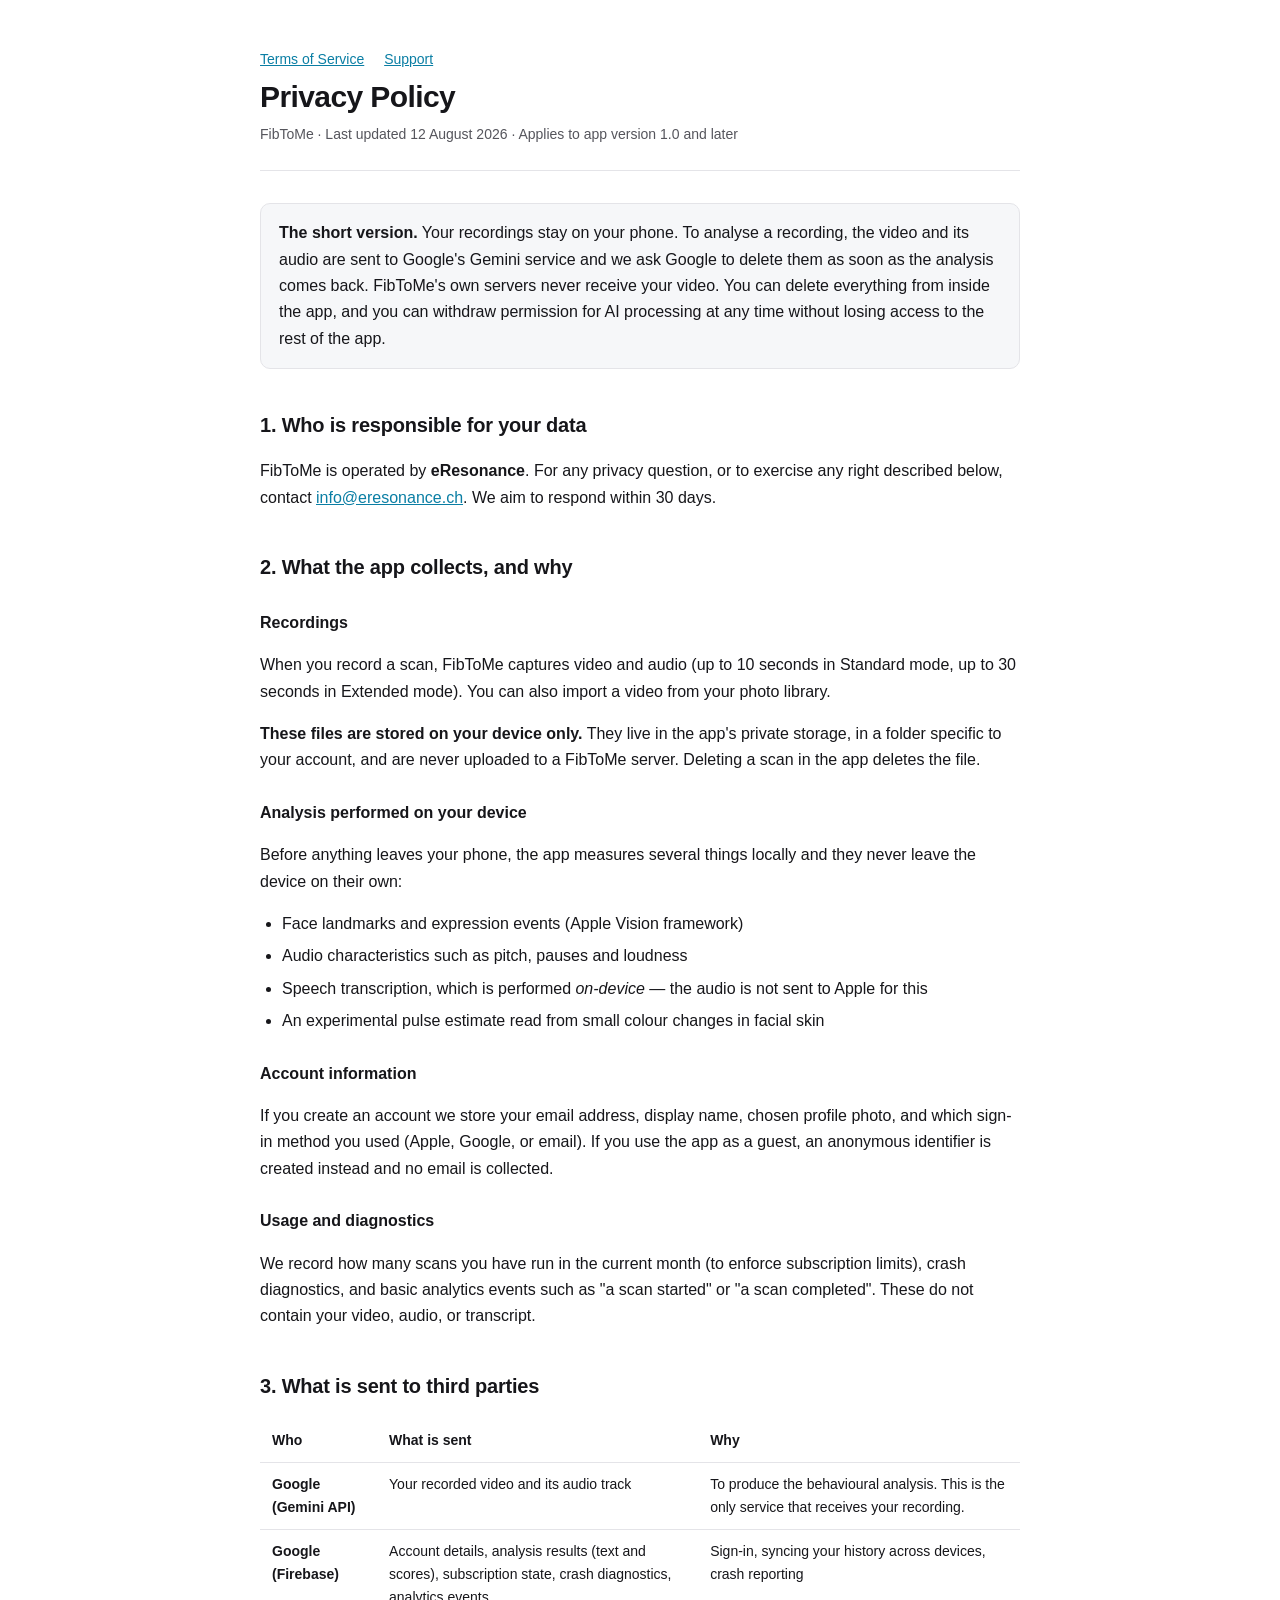
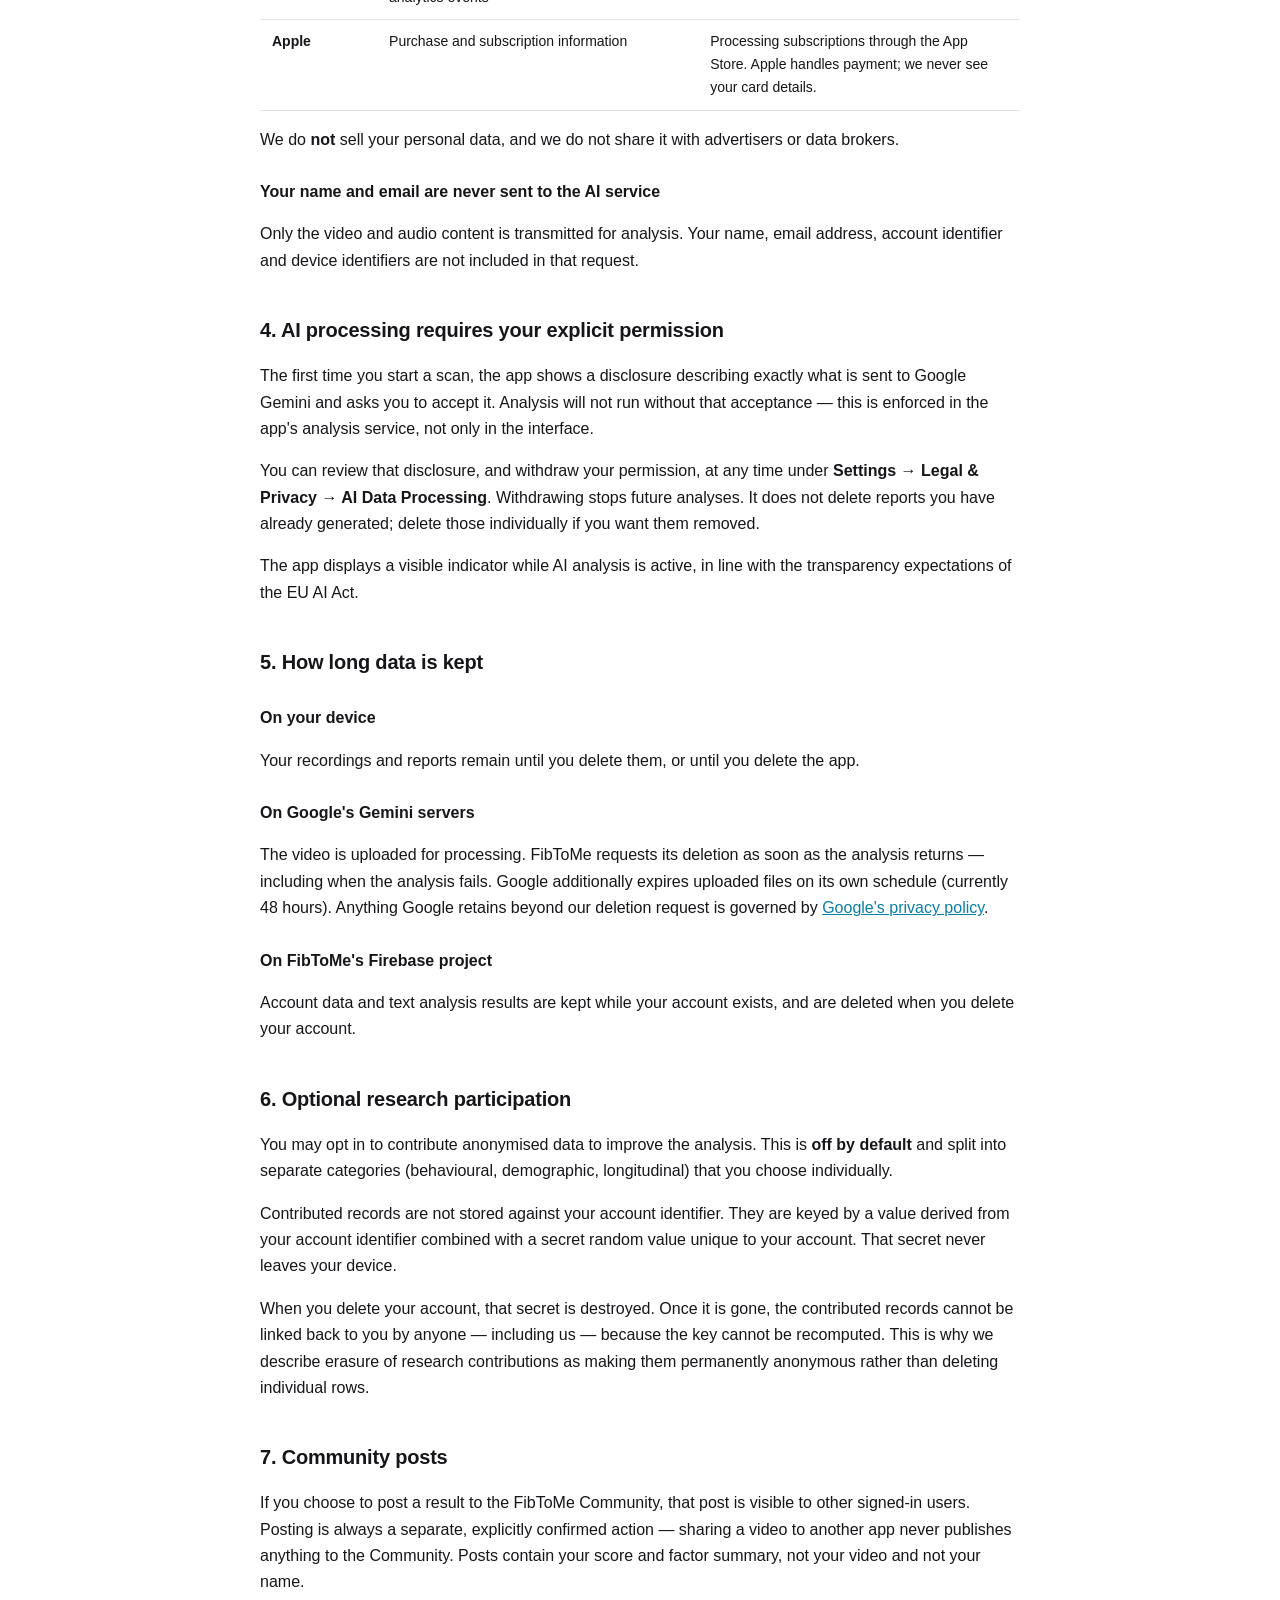
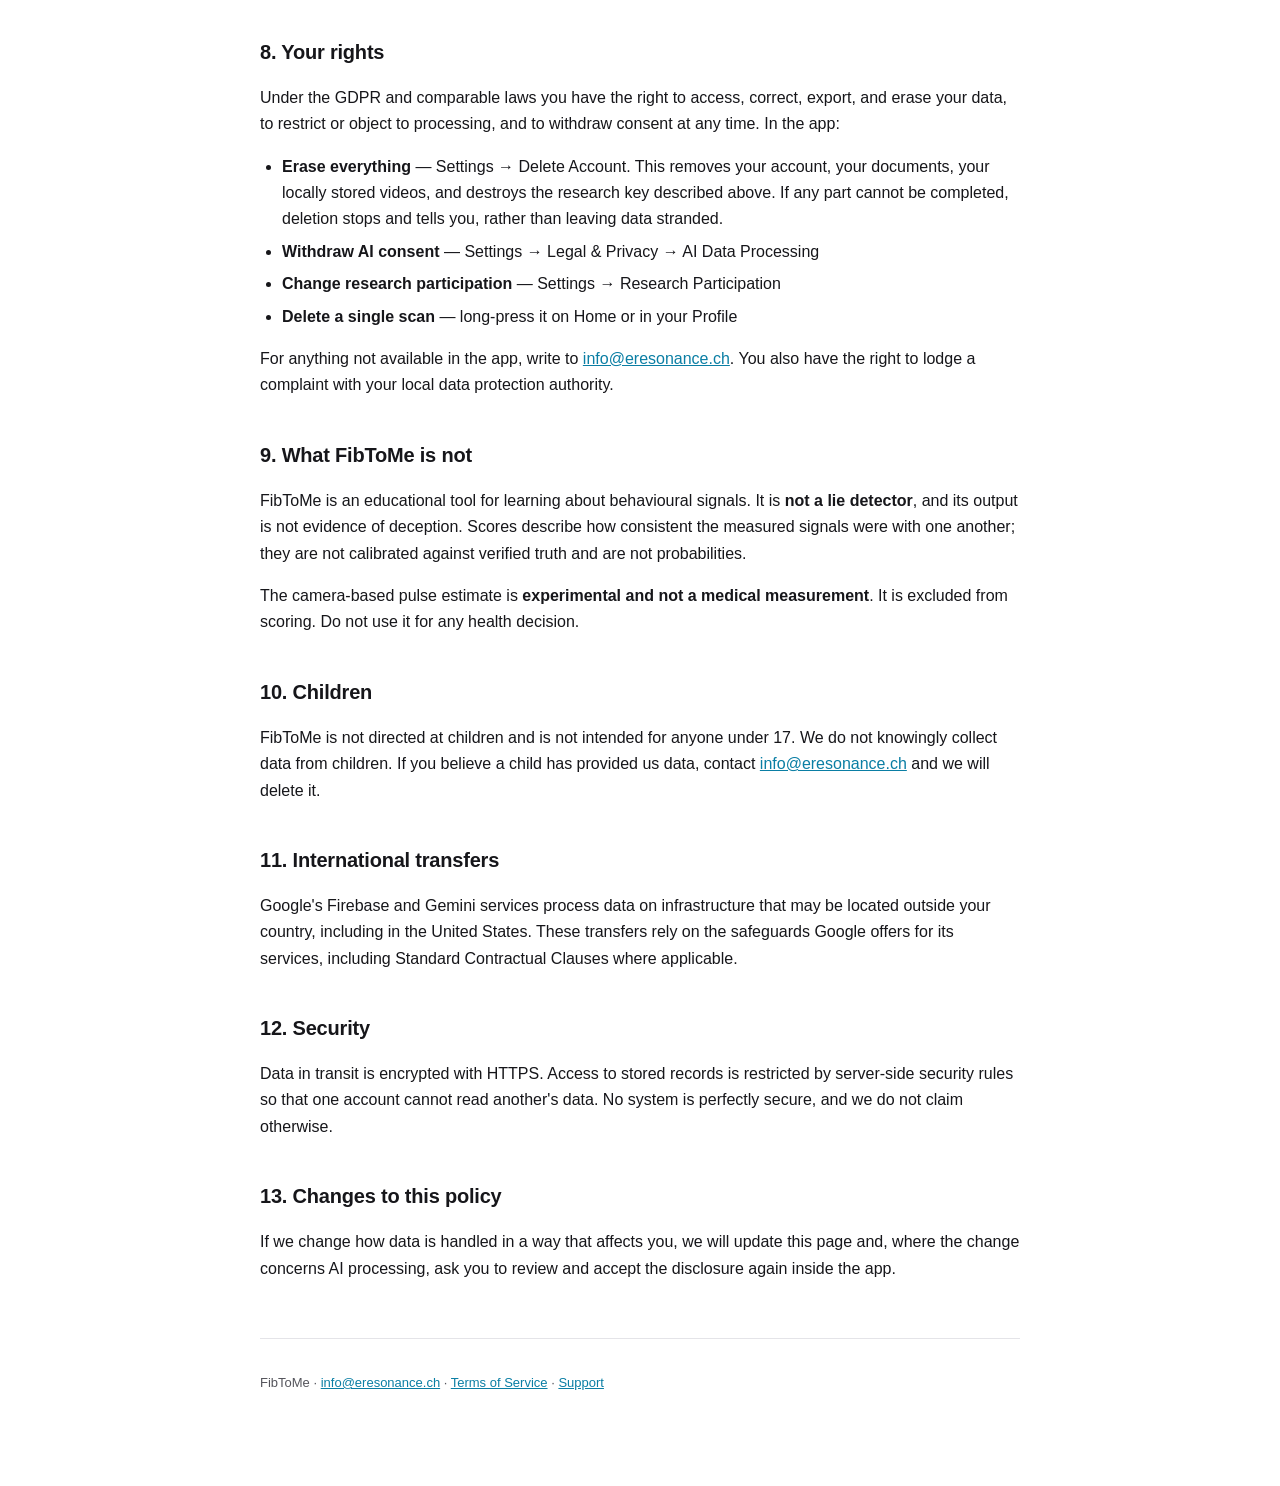
==== index.html @ 4f95b755 "Privacy Policy, Terms of Service and Support pages for FibToMe Replaces the fibtome.app URLs referen" ====
<!doctype html>
<html lang="en">
<head>
<meta charset="utf-8">
<meta name="viewport" content="width=device-width, initial-scale=1">
<title>Privacy Policy — FibToMe</title>
<link rel="stylesheet" href="style.css">
</head>
<body>
<div class="wrap">

<header>
  <nav class="top">
    <a href="terms.html">Terms of Service</a>
    <a href="support.html">Support</a>
  </nav>
  <h1>Privacy Policy</h1>
  <p class="sub">FibToMe · Last updated 12 August 2026 · Applies to app version 1.0 and later</p>
</header>

<div class="card">
  <p><strong>The short version.</strong> Your recordings stay on your phone. To analyse a recording, the video and its audio are sent to Google's Gemini service and we ask Google to delete them as soon as the analysis comes back. FibToMe's own servers never receive your video. You can delete everything from inside the app, and you can withdraw permission for AI processing at any time without losing access to the rest of the app.</p>
</div>

<h2>1. Who is responsible for your data</h2>
<p>FibToMe is operated by <strong>eResonance</strong>. For any privacy question, or to exercise any right described below, contact <a href="mailto:info@eresonance.ch">info@eresonance.ch</a>. We aim to respond within 30 days.</p>

<h2>2. What the app collects, and why</h2>

<h3>Recordings</h3>
<p>When you record a scan, FibToMe captures video and audio (up to 10 seconds in Standard mode, up to 30 seconds in Extended mode). You can also import a video from your photo library.</p>
<p><strong>These files are stored on your device only.</strong> They live in the app's private storage, in a folder specific to your account, and are never uploaded to a FibToMe server. Deleting a scan in the app deletes the file.</p>

<h3>Analysis performed on your device</h3>
<p>Before anything leaves your phone, the app measures several things locally and they never leave the device on their own:</p>
<ul>
  <li>Face landmarks and expression events (Apple Vision framework)</li>
  <li>Audio characteristics such as pitch, pauses and loudness</li>
  <li>Speech transcription, which is performed <em>on-device</em> — the audio is not sent to Apple for this</li>
  <li>An experimental pulse estimate read from small colour changes in facial skin</li>
</ul>

<h3>Account information</h3>
<p>If you create an account we store your email address, display name, chosen profile photo, and which sign-in method you used (Apple, Google, or email). If you use the app as a guest, an anonymous identifier is created instead and no email is collected.</p>

<h3>Usage and diagnostics</h3>
<p>We record how many scans you have run in the current month (to enforce subscription limits), crash diagnostics, and basic analytics events such as "a scan started" or "a scan completed". These do not contain your video, audio, or transcript.</p>

<h2>3. What is sent to third parties</h2>

<table>
  <tr><th>Who</th><th>What is sent</th><th>Why</th></tr>
  <tr>
    <td><strong>Google (Gemini API)</strong></td>
    <td>Your recorded video and its audio track</td>
    <td>To produce the behavioural analysis. This is the only service that receives your recording.</td>
  </tr>
  <tr>
    <td><strong>Google (Firebase)</strong></td>
    <td>Account details, analysis results (text and scores), subscription state, crash diagnostics, analytics events</td>
    <td>Sign-in, syncing your history across devices, crash reporting</td>
  </tr>
  <tr>
    <td><strong>Apple</strong></td>
    <td>Purchase and subscription information</td>
    <td>Processing subscriptions through the App Store. Apple handles payment; we never see your card details.</td>
  </tr>
</table>

<p>We do <strong>not</strong> sell your personal data, and we do not share it with advertisers or data brokers.</p>

<h3>Your name and email are never sent to the AI service</h3>
<p>Only the video and audio content is transmitted for analysis. Your name, email address, account identifier and device identifiers are not included in that request.</p>

<h2>4. AI processing requires your explicit permission</h2>
<p>The first time you start a scan, the app shows a disclosure describing exactly what is sent to Google Gemini and asks you to accept it. Analysis will not run without that acceptance — this is enforced in the app's analysis service, not only in the interface.</p>
<p>You can review that disclosure, and withdraw your permission, at any time under <strong>Settings → Legal &amp; Privacy → AI Data Processing</strong>. Withdrawing stops future analyses. It does not delete reports you have already generated; delete those individually if you want them removed.</p>
<p>The app displays a visible indicator while AI analysis is active, in line with the transparency expectations of the EU AI Act.</p>

<h2>5. How long data is kept</h2>

<h3>On your device</h3>
<p>Your recordings and reports remain until you delete them, or until you delete the app.</p>

<h3>On Google's Gemini servers</h3>
<p>The video is uploaded for processing. FibToMe requests its deletion as soon as the analysis returns — including when the analysis fails. Google additionally expires uploaded files on its own schedule (currently 48 hours). Anything Google retains beyond our deletion request is governed by <a href="https://policies.google.com/privacy" rel="noopener">Google's privacy policy</a>.</p>

<h3>On FibToMe's Firebase project</h3>
<p>Account data and text analysis results are kept while your account exists, and are deleted when you delete your account.</p>

<h2>6. Optional research participation</h2>
<p>You may opt in to contribute anonymised data to improve the analysis. This is <strong>off by default</strong> and split into separate categories (behavioural, demographic, longitudinal) that you choose individually.</p>
<p>Contributed records are not stored against your account identifier. They are keyed by a value derived from your account identifier combined with a secret random value unique to your account. That secret never leaves your device.</p>
<p>When you delete your account, that secret is destroyed. Once it is gone, the contributed records cannot be linked back to you by anyone — including us — because the key cannot be recomputed. This is why we describe erasure of research contributions as making them permanently anonymous rather than deleting individual rows.</p>

<h2>7. Community posts</h2>
<p>If you choose to post a result to the FibToMe Community, that post is visible to other signed-in users. Posting is always a separate, explicitly confirmed action — sharing a video to another app never publishes anything to the Community. Posts contain your score and factor summary, not your video and not your name.</p>

<h2>8. Your rights</h2>
<p>Under the GDPR and comparable laws you have the right to access, correct, export, and erase your data, to restrict or object to processing, and to withdraw consent at any time. In the app:</p>
<ul>
  <li><strong>Erase everything</strong> — Settings → Delete Account. This removes your account, your documents, your locally stored videos, and destroys the research key described above. If any part cannot be completed, deletion stops and tells you, rather than leaving data stranded.</li>
  <li><strong>Withdraw AI consent</strong> — Settings → Legal &amp; Privacy → AI Data Processing</li>
  <li><strong>Change research participation</strong> — Settings → Research Participation</li>
  <li><strong>Delete a single scan</strong> — long-press it on Home or in your Profile</li>
</ul>
<p>For anything not available in the app, write to <a href="mailto:info@eresonance.ch">info@eresonance.ch</a>. You also have the right to lodge a complaint with your local data protection authority.</p>

<h2>9. What FibToMe is not</h2>
<p>FibToMe is an educational tool for learning about behavioural signals. It is <strong>not a lie detector</strong>, and its output is not evidence of deception. Scores describe how consistent the measured signals were with one another; they are not calibrated against verified truth and are not probabilities.</p>
<p>The camera-based pulse estimate is <strong>experimental and not a medical measurement</strong>. It is excluded from scoring. Do not use it for any health decision.</p>

<h2>10. Children</h2>
<p>FibToMe is not directed at children and is not intended for anyone under 17. We do not knowingly collect data from children. If you believe a child has provided us data, contact <a href="mailto:info@eresonance.ch">info@eresonance.ch</a> and we will delete it.</p>

<h2>11. International transfers</h2>
<p>Google's Firebase and Gemini services process data on infrastructure that may be located outside your country, including in the United States. These transfers rely on the safeguards Google offers for its services, including Standard Contractual Clauses where applicable.</p>

<h2>12. Security</h2>
<p>Data in transit is encrypted with HTTPS. Access to stored records is restricted by server-side security rules so that one account cannot read another's data. No system is perfectly secure, and we do not claim otherwise.</p>

<h2>13. Changes to this policy</h2>
<p>If we change how data is handled in a way that affects you, we will update this page and, where the change concerns AI processing, ask you to review and accept the disclosure again inside the app.</p>

<footer>
  <p>FibToMe · <a href="mailto:info@eresonance.ch">info@eresonance.ch</a> · <a href="terms.html">Terms of Service</a> · <a href="support.html">Support</a></p>
</footer>

</div>
</body>
</html>
---- style.css ----
/* FibToMe legal pages — shared styles.
   Self-contained: no external fonts, no CDN, no trackers.
   A privacy policy that loads third-party resources is a bad look. */

:root {
  --bg: #ffffff;
  --fg: #16161a;
  --muted: #55555c;
  --rule: #e4e4e8;
  --accent: #0a7ea4;
  --card: #f6f7f9;
}

@media (prefers-color-scheme: dark) {
  :root {
    --bg: #101014;
    --fg: #f2f2f5;
    --muted: #adadb6;
    --rule: #2a2a31;
    --accent: #4cc9f0;
    --card: #1a1a21;
  }
}

* { box-sizing: border-box; }

body {
  margin: 0;
  padding: 0 20px 80px;
  background: var(--bg);
  color: var(--fg);
  font: 16px/1.65 -apple-system, BlinkMacSystemFont, "Segoe UI", Roboto, Helvetica, Arial, sans-serif;
  -webkit-text-size-adjust: 100%;
}

.wrap { max-width: 760px; margin: 0 auto; }

header {
  padding: 48px 0 24px;
  border-bottom: 1px solid var(--rule);
  margin-bottom: 32px;
}

h1 { font-size: 30px; line-height: 1.2; margin: 0 0 8px; letter-spacing: -0.02em; }
h2 { font-size: 20px; margin: 40px 0 12px; letter-spacing: -0.01em; }
h3 { font-size: 16px; margin: 26px 0 8px; }

.sub { color: var(--muted); font-size: 14px; margin: 0; }

a { color: var(--accent); }

ul, ol { padding-left: 22px; }
li { margin: 6px 0; }

table {
  width: 100%;
  border-collapse: collapse;
  margin: 16px 0;
  font-size: 14px;
  display: block;
  overflow-x: auto;
}
th, td {
  text-align: left;
  padding: 10px 12px;
  border-bottom: 1px solid var(--rule);
  vertical-align: top;
}
th { font-weight: 600; white-space: nowrap; }

.card {
  background: var(--card);
  border: 1px solid var(--rule);
  border-radius: 10px;
  padding: 16px 18px;
  margin: 20px 0;
}

.card p:first-child { margin-top: 0; }
.card p:last-child { margin-bottom: 0; }

nav.top { margin-bottom: 8px; font-size: 14px; }
nav.top a { margin-right: 16px; }

footer {
  margin-top: 56px;
  padding-top: 20px;
  border-top: 1px solid var(--rule);
  color: var(--muted);
  font-size: 13px;
}

code {
  background: var(--card);
  border: 1px solid var(--rule);
  border-radius: 4px;
  padding: 1px 5px;
  font-size: 13px;
}
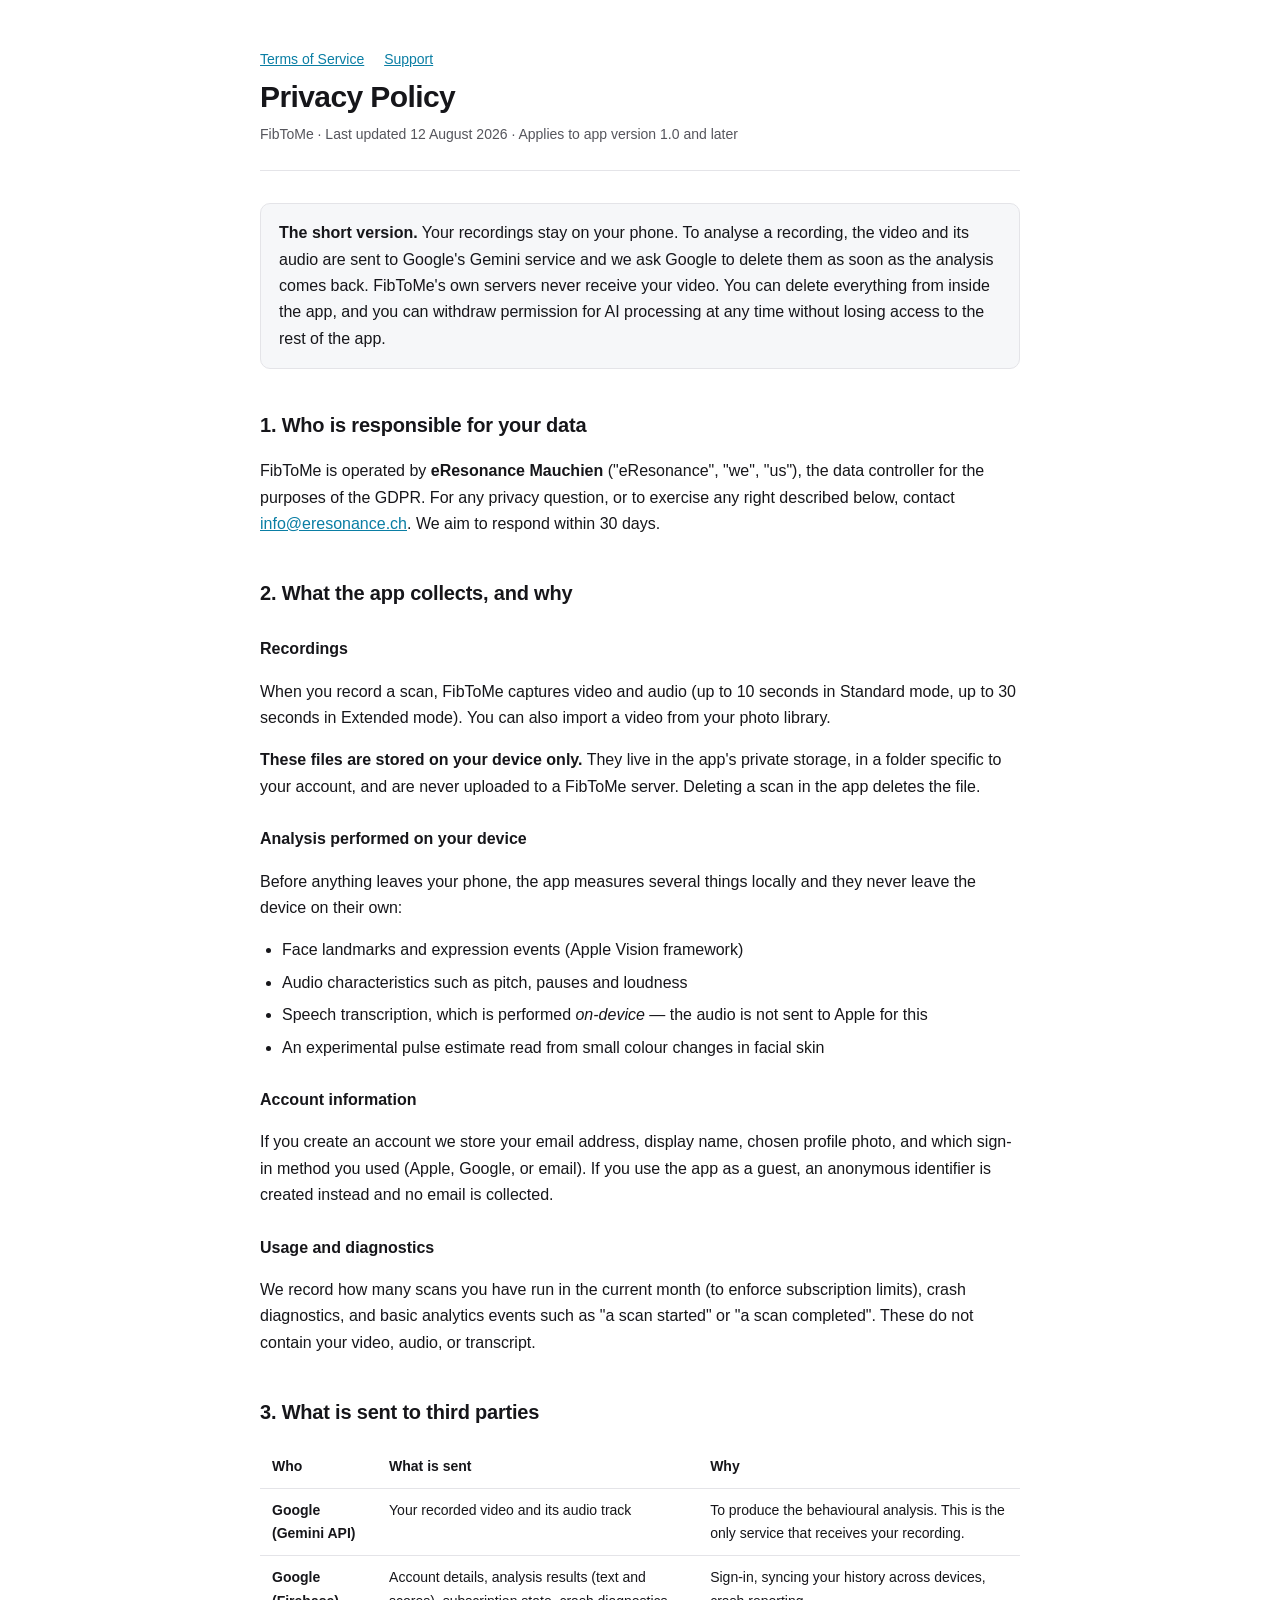
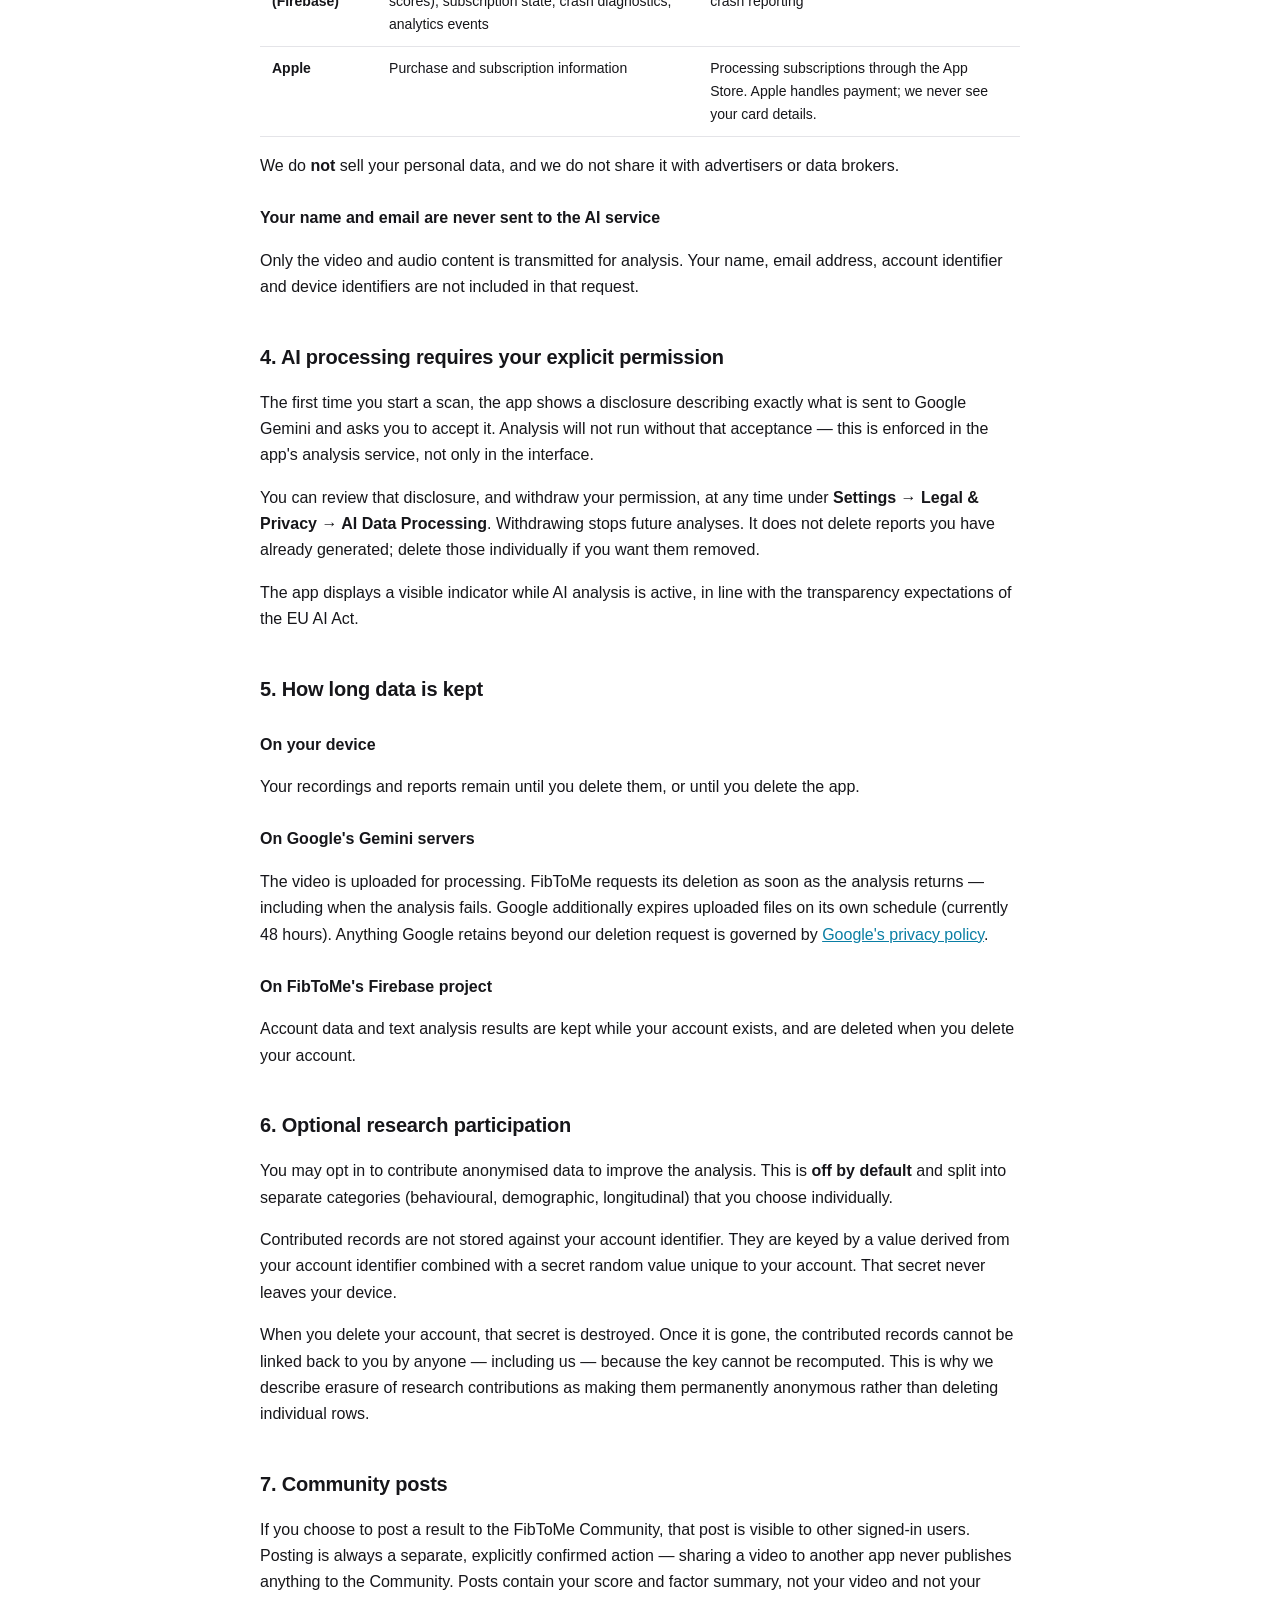
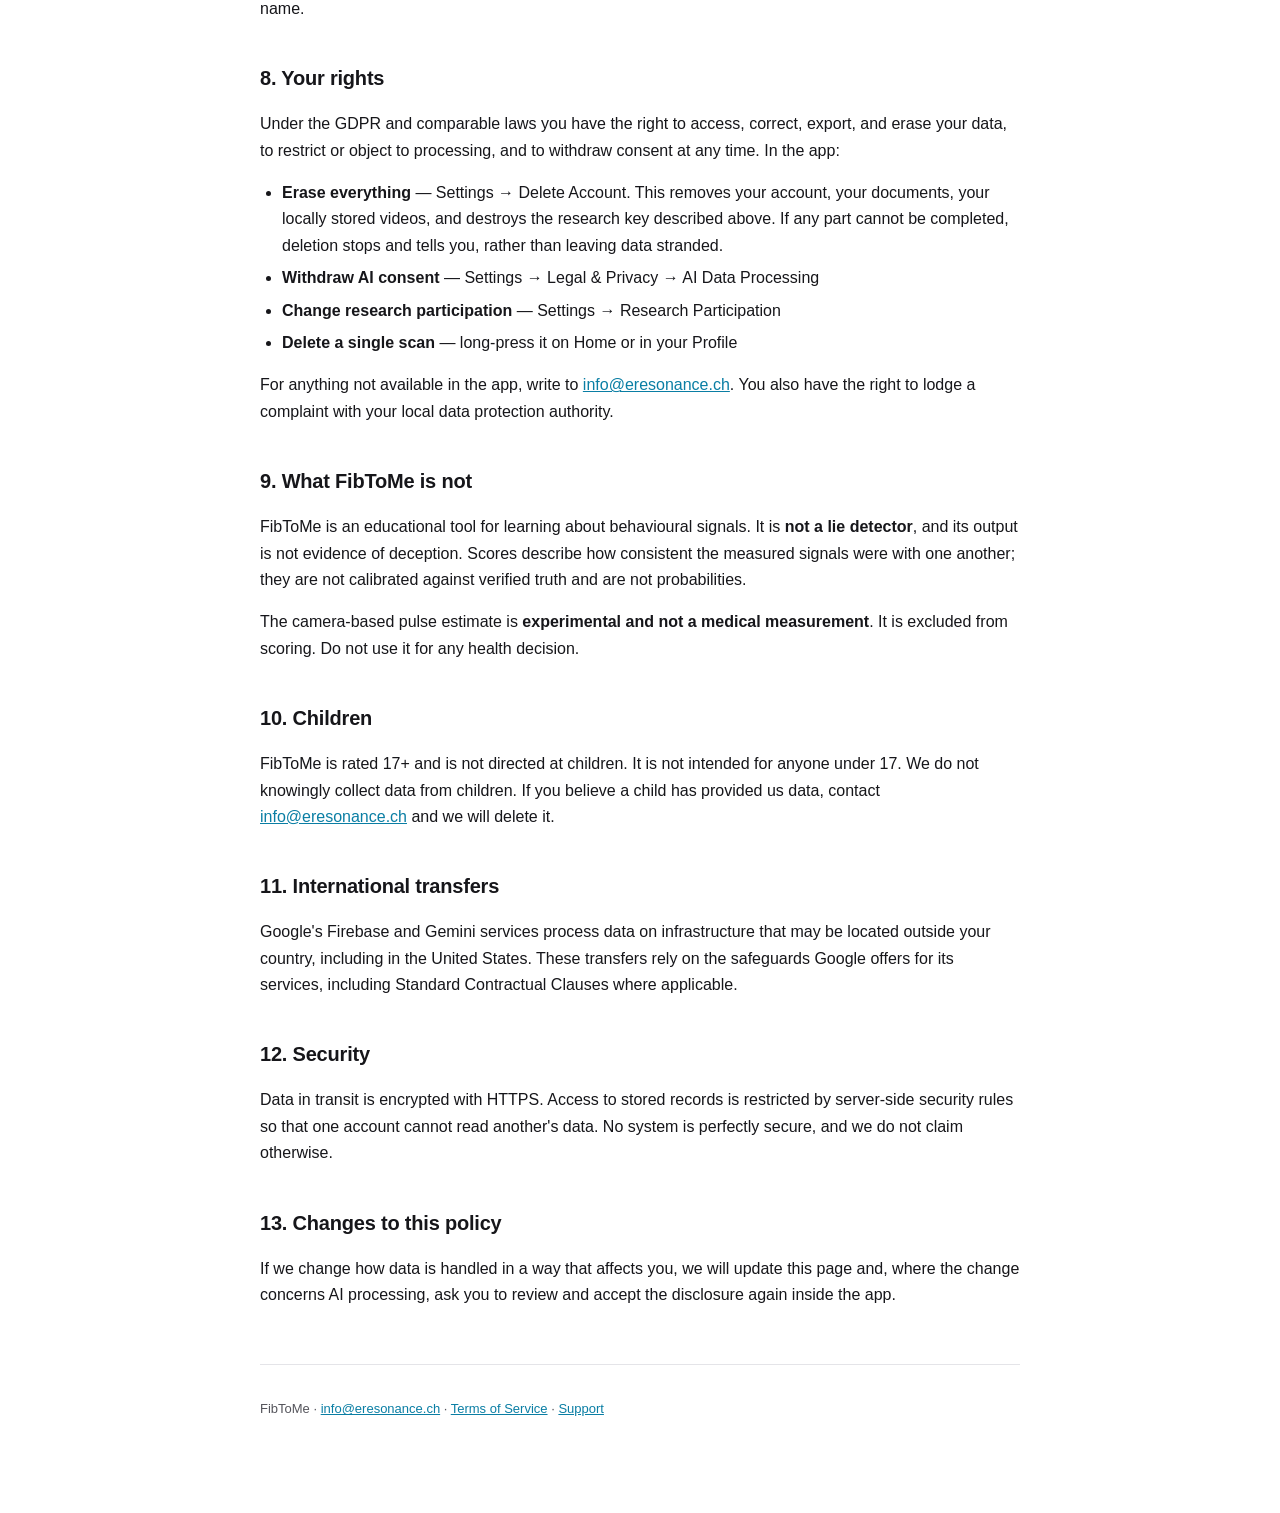
==== commit cb4cc28b: "Name the legal entity and state the 17+ rating explicitly Controller is eResonance Mauchien, trading" ====
--- a/index.html
+++ b/index.html
@@ -23,7 +23,7 @@
 </div>
 
 <h2>1. Who is responsible for your data</h2>
-<p>FibToMe is operated by <strong>eResonance</strong>. For any privacy question, or to exercise any right described below, contact <a href="mailto:info@eresonance.ch">info@eresonance.ch</a>. We aim to respond within 30 days.</p>
+<p>FibToMe is operated by <strong>eResonance Mauchien</strong> ("eResonance", "we", "us"), the data controller for the purposes of the GDPR. For any privacy question, or to exercise any right described below, contact <a href="mailto:info@eresonance.ch">info@eresonance.ch</a>. We aim to respond within 30 days.</p>
 
 <h2>2. What the app collects, and why</h2>
 
@@ -111,7 +111,7 @@
 <p>The camera-based pulse estimate is <strong>experimental and not a medical measurement</strong>. It is excluded from scoring. Do not use it for any health decision.</p>
 
 <h2>10. Children</h2>
-<p>FibToMe is not directed at children and is not intended for anyone under 17. We do not knowingly collect data from children. If you believe a child has provided us data, contact <a href="mailto:info@eresonance.ch">info@eresonance.ch</a> and we will delete it.</p>
+<p>FibToMe is rated 17+ and is not directed at children. It is not intended for anyone under 17. We do not knowingly collect data from children. If you believe a child has provided us data, contact <a href="mailto:info@eresonance.ch">info@eresonance.ch</a> and we will delete it.</p>
 
 <h2>11. International transfers</h2>
 <p>Google's Firebase and Gemini services process data on infrastructure that may be located outside your country, including in the United States. These transfers rely on the safeguards Google offers for its services, including Standard Contractual Clauses where applicable.</p>
